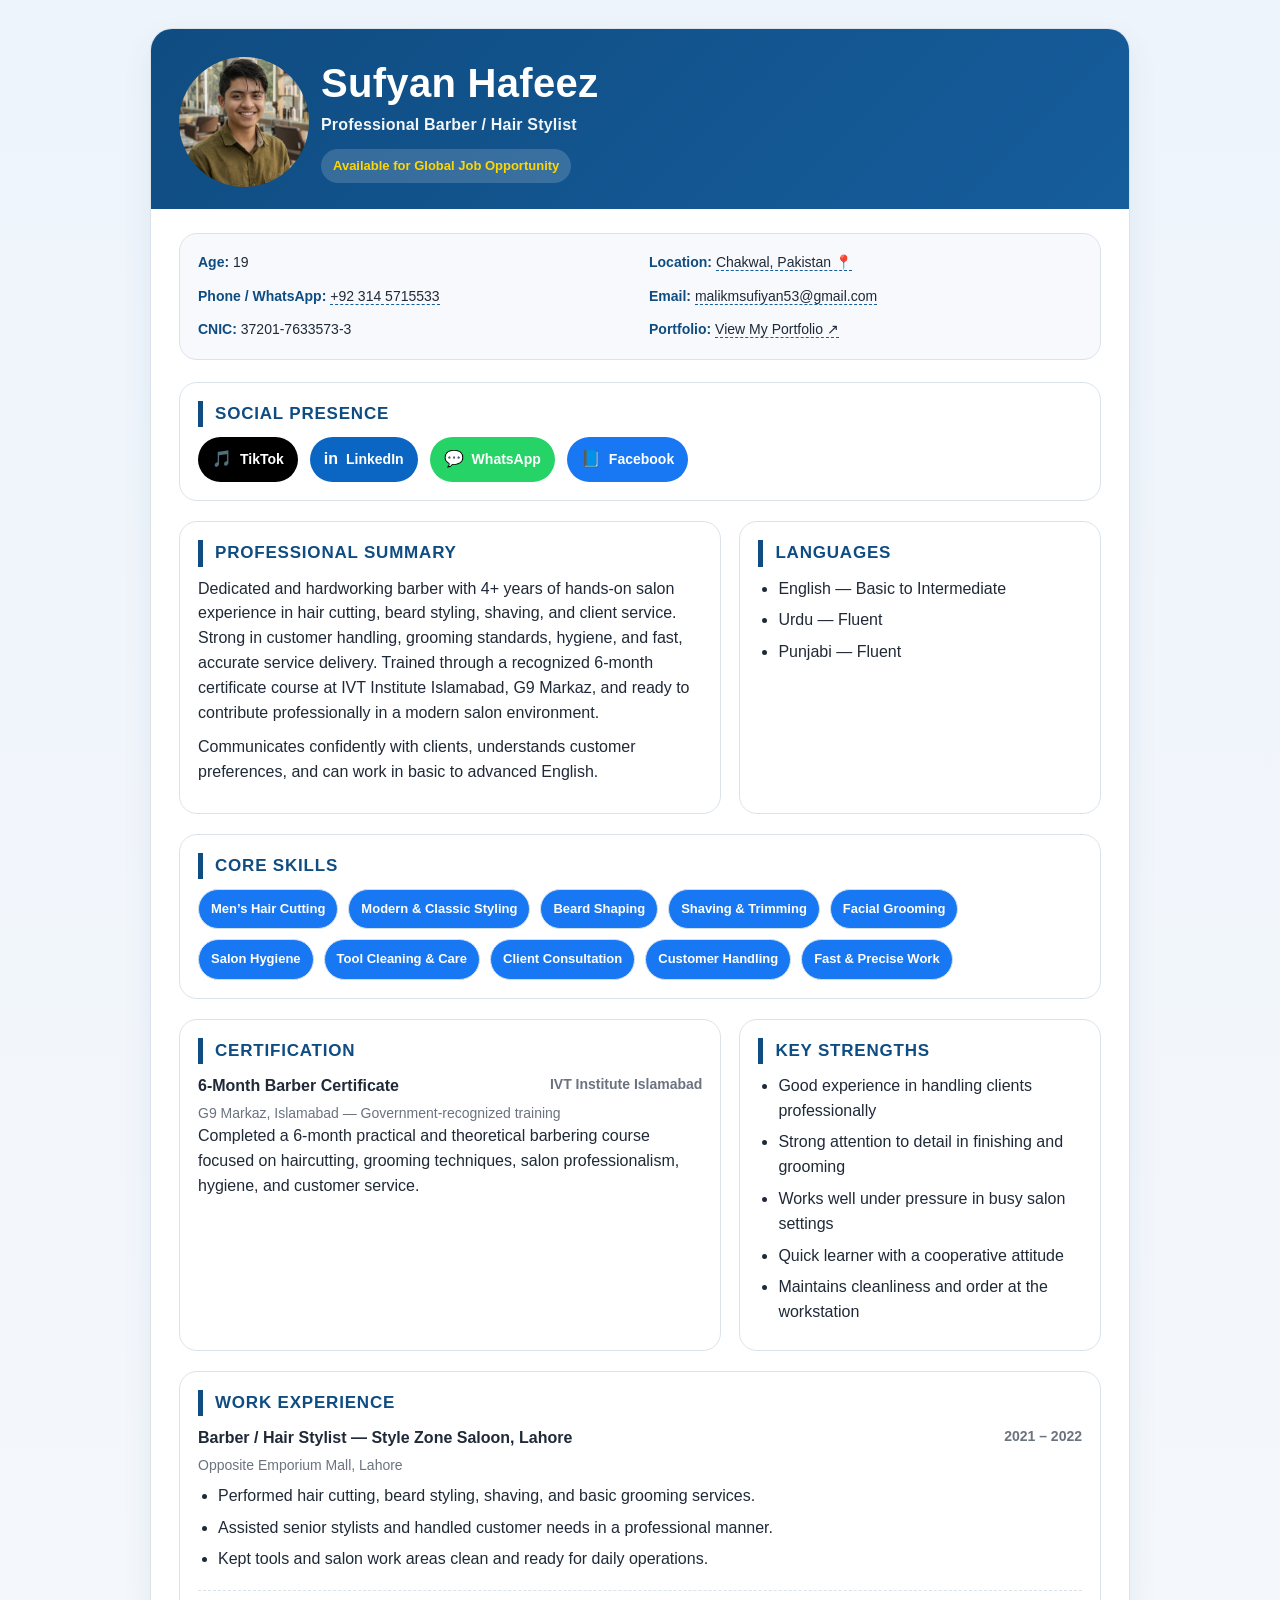
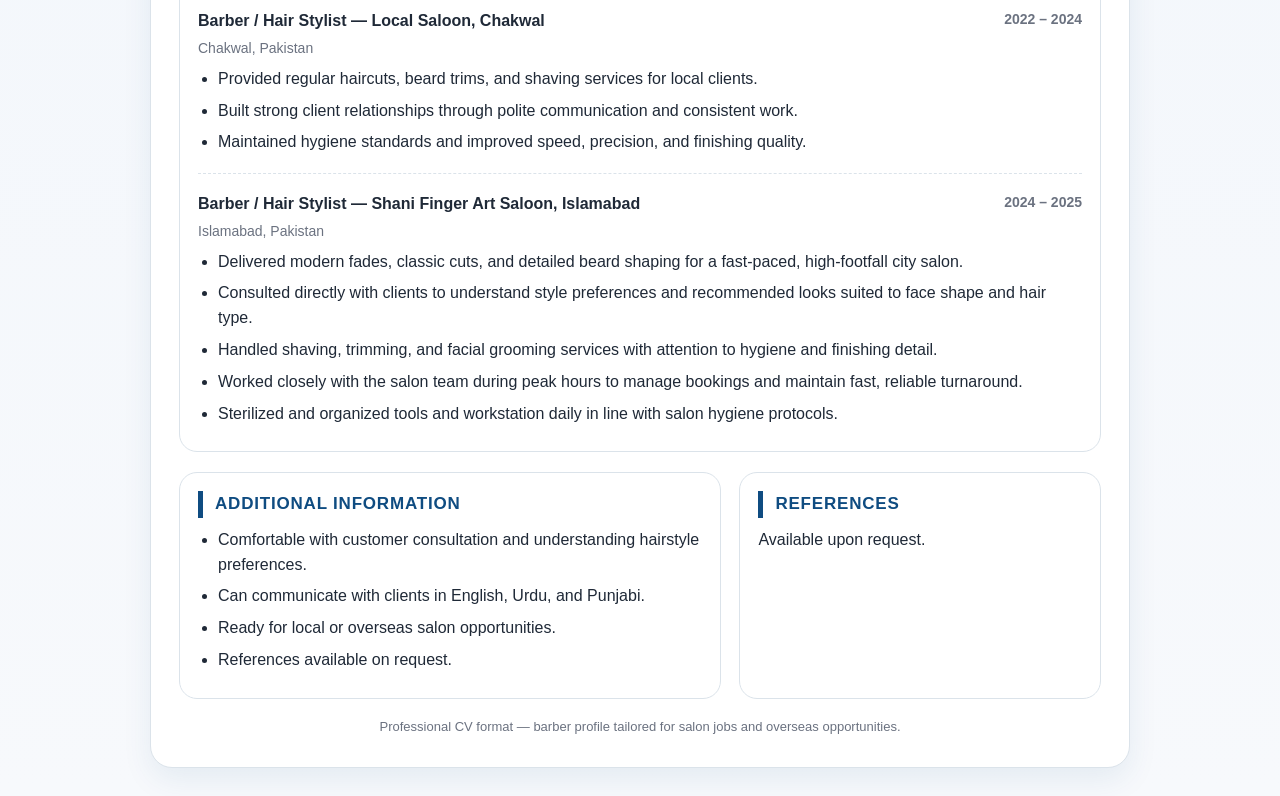
==== assets/sufyan-sCV/index.html @ 50c2002d "Add files via upload" ====
<!DOCTYPE html>
<html lang="en">
<head>
  <meta charset="UTF-8" />
  <meta name="viewport" content="width=device-width, initial-scale=1.0" />
  <title>Sufyan Hafeez CV</title>
  <style>
    :root {
      --ink: #1f2937;
      --muted: #6b7280;
      --line: #dbe3ea;
      --soft: #f7f9fc;
      --accent: #0f4c81;
      --accent-2: #165d9c;
      --card: #ffffff;
      --shadow: 0 12px 30px rgba(15, 76, 129, 0.08);
    }

    * { box-sizing: border-box; }
    body {
      margin: 0;
      background: linear-gradient(180deg, #eef4fb 0%, #f7f9fc 100%);
      color: var(--ink);
      font-family: Arial, Helvetica, sans-serif;
      line-height: 1.55;
      padding: 28px 16px;
    }

    .cv {
      max-width: 980px;
      margin: 0 auto;
      background: var(--card);
      border: 1px solid var(--line);
      border-radius: 22px;
      overflow: hidden;
      box-shadow: var(--shadow);
    }

    .topbar {
      background: linear-gradient(135deg, var(--accent) 0%, var(--accent-2) 100%);
      color: white;
      padding: 28px 28px 22px;
      display: grid;
      grid-template-columns: 120px 1fr;
      gap: 22px;
      align-items: center;
    }

    .photo-wrap {
      width: 130px;
      height: 130px;
      border-radius: 50%;
      background: rgba(255,255,255,0.12);
      overflow: hidden;
      display: flex;
      align-items: center;
      justify-content: center;
      position: relative;
    }

    .photo-wrap img {
      width: 100%;
      height: 100%;
      object-fit: cover;
      display: block;
    }

    .photo-placeholder {
      position: absolute;
      inset: 0;
      display: grid;
      place-items: center;
      text-align: center;
      padding: 14px;
      font-size: 13px;
      font-weight: 700;
      letter-spacing: 0.4px;
      color: rgba(255,255,255,0.88);
      background: rgba(255,255,255,0.08);
    }

    .title h1 {
      margin: 0;
      font-size: clamp(28px, 4vw, 40px);
      line-height: 1.1;
      letter-spacing: 0.3px;
    }

    .title .role {
      margin-top: 8px;
      font-size: 16px;
      opacity: 0.95;
      font-weight: 700;
      letter-spacing: 0.2px;
    }

    .title .status {
      display: inline-block;
      margin-top: 12px;
      padding: 7px 12px;
      border-radius: 999px;
      background: rgba(255,255,255,0.16);
      font-size: 13px;
      color: gold;
      font-weight: 700;
    }

    .content {
      padding: 24px 28px 30px;
    }

    .contact-grid {
      display: grid;
      grid-template-columns: repeat(2, minmax(0, 1fr));
      gap: 12px 18px;
      padding: 18px;
      background: var(--soft);
      border: 1px solid var(--line);
      border-radius: 18px;
      margin-bottom: 22px;
    }

    .contact-item {
      font-size: 14px;
    }

    .label {
      font-weight: 700;
      color: var(--accent);
    }

    .contact-item a {
      color: var(--ink);
      text-decoration: none;
      border-bottom: 1px dashed var(--accent-2);
      transition: color 0.15s ease, border-color 0.15s ease;
    }

    .contact-item a:hover {
      color: var(--accent-2);
      border-bottom-style: solid;
    }

    .section {
      margin-top: 20px;
    }

    .section-title {
      margin: 0 0 10px;
      font-size: 17px;
      color: var(--accent);
      text-transform: uppercase;
      letter-spacing: 0.8px;
      border-left: 5px solid var(--accent);
      padding-left: 12px;
    }

    .box {
      border: 1px solid var(--line);
      border-radius: 18px;
      padding: 18px;
      background: #fff;
    }

    p { margin: 0 0 10px; }

    ul {
      margin: 0;
      padding-left: 20px;
    }

    li { margin: 7px 0; }

    .two-col {
      display: grid;
      grid-template-columns: 1.2fr 0.8fr;
      gap: 18px;
    }

    .experience-item + .experience-item {
      margin-top: 18px;
      padding-top: 18px;
      border-top: 1px dashed var(--line);
    }

    .job-title {
      display: flex;
      justify-content: space-between;
      gap: 12px;
      flex-wrap: wrap;
      font-weight: 700;
      color: var(--ink);
      margin-bottom: 4px;
    }

    .subtle {
      color: var(--muted);
      font-size: 14px;
    }

    .pill-list {
      display: flex;
      flex-wrap: wrap;
      gap: 10px;
      list-style: none;
      padding: 0;
      margin: 0;
    }
.social-links {
  display: flex;
  flex-wrap: wrap;
  gap: 12px;
}

.social {
  display: flex;
  align-items: center;
  gap: 8px;
  padding: 10px 14px;
  border-radius: 999px;
  text-decoration: none;
  font-size: 14px;
  font-weight: 700;
  color: white;
  transition: transform 0.2s ease, opacity 0.2s ease;
}

.social:hover {
  transform: translateY(-2px);
  opacity: 0.9;
}

.social .icon {
  font-size: 16px;
}

/* Platform Colors */
.tiktok {
  background: #000000;
}

.instagram {
  background: linear-gradient(45deg, #f58529, #dd2a7b, #8134af, #515bd4);
}

.whatsapp {
  background: #25D366;
}

.linkedin {
  background: #0A66C2;
}

.facebook {
  background: #1877F2;
}
    .pill-list li {
      margin: 0;
      padding: 9px 12px;
      border: 1px solid #cfe0ee;
      border-radius: 999px;
      background: #1877F2;
      font-size: 13px;
      color: white;
      font-weight: 700;
    }

    .footer-note {
      margin-top: 18px;
      color: var(--muted);
      font-size: 13px;
      text-align: center;
    }

    @media (max-width: 760px) {
      .topbar { grid-template-columns: 1fr; text-align: center; justify-items: center; }
      .contact-grid, .two-col { grid-template-columns: 1fr; }
      .content { padding: 18px; }
      .topbar { padding: 22px 18px; }
    }

    @media print {
      body { background: white; padding: 0; }
      .cv { box-shadow: none; border-radius: 0; border: none; }
      .topbar { break-inside: avoid; }
      .section, .box { break-inside: avoid; }
      .footer-note { display: none; }
    }
  </style>
</head>
<body>
  <main class="cv">
    <header class="topbar">
      <div class="photo-wrap" aria-label="Profile photo placeholder">
        <!-- Replace the src with Sufyan's image later -->
        <img src="images/sufiyan-cv-img-.JPG" alt="Sufyan Hafeez profile photo" onerror="this.style.display='none'; this.nextElementSibling.style.display='grid';" />
      
      </div>
      <div class="title">
        <h1>Sufyan Hafeez</h1>
        <div class="role">Professional Barber / Hair Stylist</div>
        <div class="status">Available for Global Job Opportunity</div>
      </div>
    </header>

    <section class="content">
      <div class="contact-grid">
        <div class="contact-item"><span class="label">Age:</span> 19</div>
        <div class="contact-item"><span class="label">Location:</span> <a href="https://www.google.com/maps/search/?api=1&query=Chakwal%2C%20Pakistan" target="_blank" rel="noopener">Chakwal, Pakistan 📍</a></div>
        <div class="contact-item"><span class="label">Phone / WhatsApp:</span> <a href="https://wa.me/923145715533" target="_blank" rel="noopener">+92 314 5715533</a></div>
        <div class="contact-item"><span class="label">Email:</span> <a href="mailto:malikmsufiyan53@gmail.com">malikmsufiyan53@gmail.com</a></div>
        <div class="contact-item"><span class="label">CNIC:</span> 37201-7633573-3</div>
        <div class="contact-item"><span class="label">Portfolio:</span> <a href="https://malikzeeshannb-art.github.io/Professional-Barber-Portfolio/" target="_blank" rel="noopener">View My Portfolio ↗</a></div>
      </div>
<div class="section">
  <div class="box">
    <h2 class="section-title">Social Presence</h2>

    <div class="social-links">
      
      <a href="#" target="_blank" class="social tiktok">
        <span class="icon">🎵</span>
        <span>TikTok</span>
      </a>

      <a href="#" target="_blank" class="social linkedin">
        <span class="icon">in</span>
        <span>LinkedIn</span>
      </a>

      <a href="https://wa.me/923145715533" target="_blank" class="social whatsapp">
        <span class="icon">💬</span>
        <span>WhatsApp</span>
      </a>

      <a href="#" target="_blank" class="social facebook">
        <span class="icon">📘</span>
        <span>Facebook</span>
      </a>

    </div>
  </div>
</div>
      <div class="section two-col">
        <div class="box">
          <h2 class="section-title">Professional Summary</h2>
          <p>
            Dedicated and hardworking barber with 4+ years of hands-on salon experience in hair cutting,
            beard styling, shaving, and client service. Strong in customer handling, grooming standards,
            hygiene, and fast, accurate service delivery. Trained through a recognized 6-month certificate
            course at IVT Institute Islamabad, G9 Markaz, and ready to contribute professionally in a modern salon environment.
          </p>
          <p>
            Communicates confidently with clients, understands customer preferences, and can work in basic to advanced English.
          </p>
        </div>

        <div class="box">
          <h2 class="section-title">Languages</h2>
          <ul>
            <li>English — Basic to Intermediate</li>
            <li>Urdu — Fluent</li>
            <li>Punjabi — Fluent</li>
          </ul>
        </div>
      </div>

      <div class="section">
        <div class="box">
          <h2 class="section-title">Core Skills</h2>
          <ul class="pill-list">
            <li>Men’s Hair Cutting</li>
            <li>Modern & Classic Styling</li>
            <li>Beard Shaping</li>
            <li>Shaving & Trimming</li>
            <li>Facial Grooming</li>
            <li>Salon Hygiene</li>
            <li>Tool Cleaning & Care</li>
            <li>Client Consultation</li>
            <li>Customer Handling</li>
            <li>Fast & Precise Work</li>
          </ul>
        </div>
      </div>

      <div class="section two-col">
        <div class="box">
          <h2 class="section-title">Certification</h2>
          <div class="experience-item">
            <div class="job-title">
              <span>6-Month Barber Certificate</span>
              <span class="subtle">IVT Institute Islamabad</span>
            </div>
            <div class="subtle">G9 Markaz, Islamabad — Government-recognized training</div>
            <p>
              Completed a 6-month practical and theoretical barbering course focused on haircutting,
              grooming techniques, salon professionalism, hygiene, and customer service.
            </p>
          </div>
        </div>

        <div class="box">
          <h2 class="section-title">Key Strengths</h2>
          <ul>
            <li>Good experience in handling clients professionally</li>
            <li>Strong attention to detail in finishing and grooming</li>
            <li>Works well under pressure in busy salon settings</li>
            <li>Quick learner with a cooperative attitude</li>
            <li>Maintains cleanliness and order at the workstation</li>
          </ul>
        </div>
      </div>

      <div class="section">
        <div class="box">
          <h2 class="section-title">Work Experience</h2>

          <div class="experience-item">
            <div class="job-title">
              <span>Barber / Hair Stylist — Style Zone Saloon, Lahore</span>
              <span class="subtle">2021 – 2022</span>
            </div>
            <div class="subtle">Opposite Emporium Mall, Lahore</div>
            <ul>
              <li>Performed hair cutting, beard styling, shaving, and basic grooming services.</li>
              <li>Assisted senior stylists and handled customer needs in a professional manner.</li>
              <li>Kept tools and salon work areas clean and ready for daily operations.</li>
            </ul>
          </div>

          <div class="experience-item">
            <div class="job-title">
              <span>Barber / Hair Stylist — Local Saloon, Chakwal</span>
              <span class="subtle">2022 – 2024</span>
            </div>
            <div class="subtle">Chakwal, Pakistan</div>
            <ul>
              <li>Provided regular haircuts, beard trims, and shaving services for local clients.</li>
              <li>Built strong client relationships through polite communication and consistent work.</li>
              <li>Maintained hygiene standards and improved speed, precision, and finishing quality.</li>
            </ul>
          </div>

          <div class="experience-item">
            <div class="job-title">
              <span>Barber / Hair Stylist — Shani Finger Art Saloon, Islamabad</span>
              <span class="subtle">2024 – 2025</span>
            </div>
            <div class="subtle">Islamabad, Pakistan</div>
            <ul>
              <li>Delivered modern fades, classic cuts, and detailed beard shaping for a fast-paced, high-footfall city salon.</li>
              <li>Consulted directly with clients to understand style preferences and recommended looks suited to face shape and hair type.</li>
              <li>Handled shaving, trimming, and facial grooming services with attention to hygiene and finishing detail.</li>
              <li>Worked closely with the salon team during peak hours to manage bookings and maintain fast, reliable turnaround.</li>
              <li>Sterilized and organized tools and workstation daily in line with salon hygiene protocols.</li>
            </ul>
          </div>
        </div>
      </div>

      <div class="section two-col">
        <div class="box">
          <h2 class="section-title">Additional Information</h2>
          <ul>
            <li>Comfortable with customer consultation and understanding hairstyle preferences.</li>
            <li>Can communicate with clients in English, Urdu, and Punjabi.</li>
            <li>Ready for local or overseas salon opportunities.</li>
            <li>References available on request.</li>
          </ul>
        </div>

        <div class="box">
          <h2 class="section-title">References</h2>
          <p>Available upon request.</p>
        </div>
      </div>

      <div class="footer-note">Professional CV format — barber profile tailored for salon jobs and overseas opportunities.</div>
    </section>
  </main>
</body>
</html>
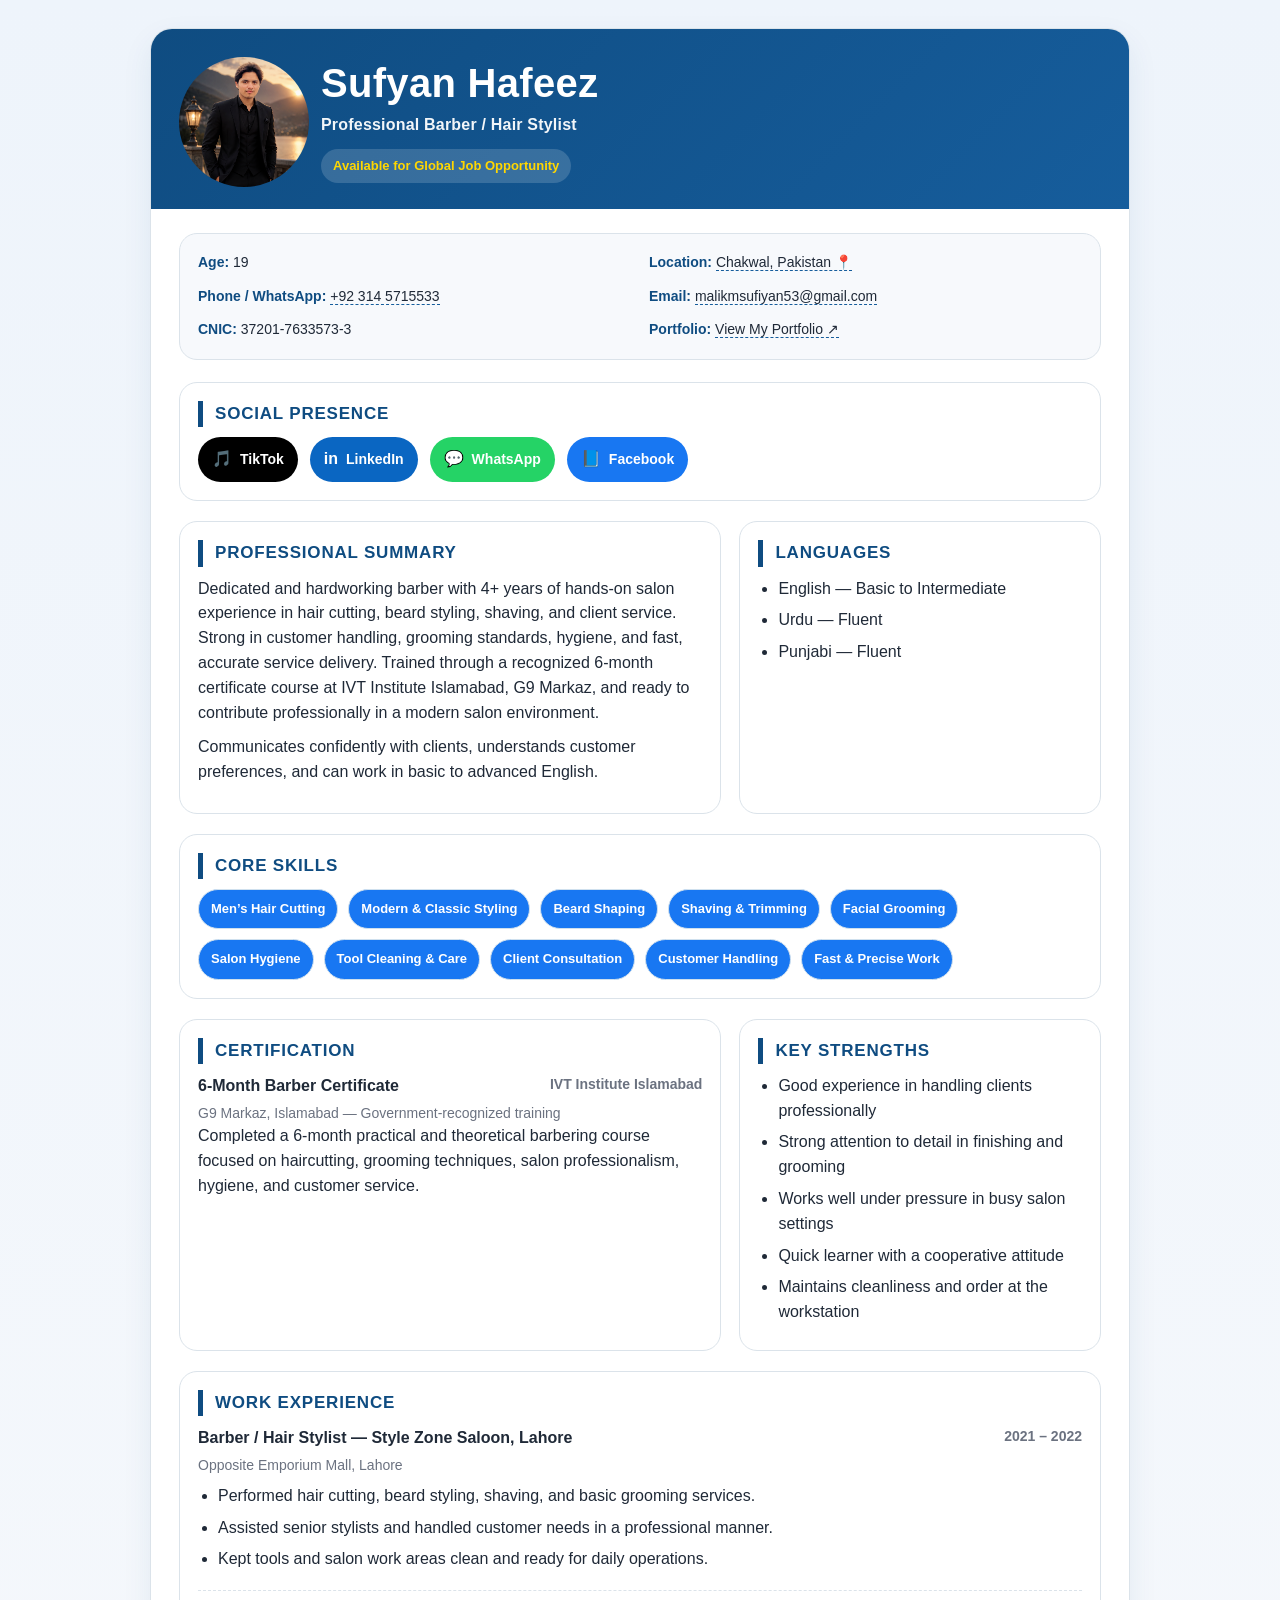
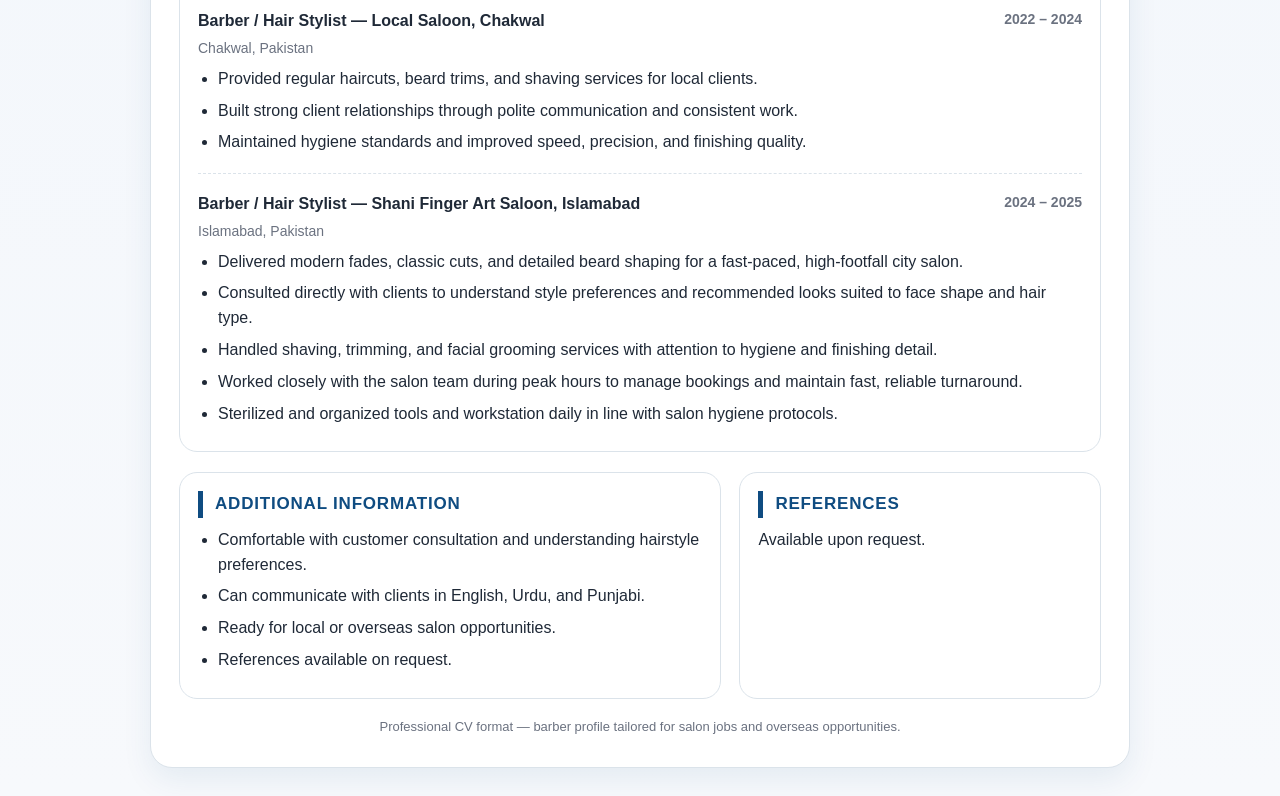
==== commit 819ce948: "changed the image that load with links when shering in socialmedia" ====
--- a/assets/sufyan-sCV/index.html
+++ b/assets/sufyan-sCV/index.html
@@ -3,6 +3,13 @@
 <head>
   <meta charset="UTF-8" />
   <meta name="viewport" content="width=device-width, initial-scale=1.0" />
+  <meta name ="image" content= "https://malikzeeshannb-art.github.io/Professional-Barber-Portfolio/images/sufyan-img/sufyan's-image.jpeg">
+    <meta name="keywords" content="barber, haircut, beard trim, fade, grooming, Islamabad, professional barber">
+    <meta name="author" content="Malik Sufyan">
+    <meta property="og:title" content="Malik Sufyan - Professional Barber Islamabad">
+    <meta property="og:description" content="Expert haircuts, fades & beard styling in Islamabad. Book now.">
+    <meta property="og:image" content="https://malikzeeshannb-art.github.io/Professional-Barber-Portfolio/images/sufyan-img/sufyan's-image.jpeg">
+    <meta property="og:type" content="website">
   <title>Sufyan Hafeez CV</title>
   <style>
     :root {
